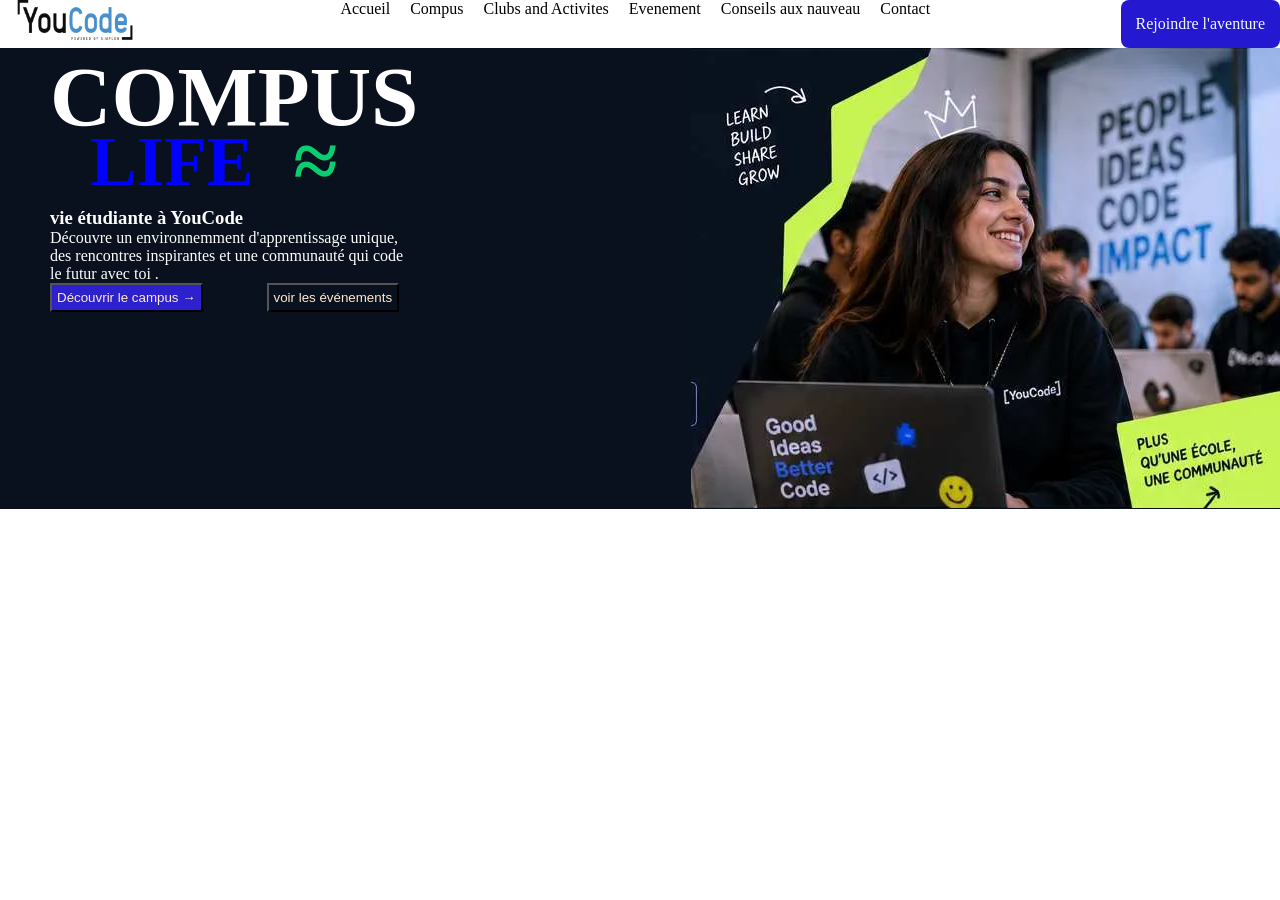
==== index.html @ 57a90c5e "HTML et CSS  de  La navigation el La section Hero" ====
<!doctype html>
<html lang="en">
  <head>
    <link rel="stylesheet" href="styles.css" />
    <meta charset="UTF-8" />
    <meta name="viewport" content="width=device-width, initial-scale=1.0" />
    <title>mon brief</title>
  </head>
  <body>
    <header class="head">
      <img
        src="images/youcode_logo_dark.webp"
        alt="logo de youcode"
        style="width: 150px; height: 40px"
      />

      <ul class="nav-links">
        <li class="nav-link"><a class="link" href="index.html">Accueil</a></li>
        <li class="nav-link"><a class="link" href="Compus.html">Compus</a></li>
        <li><a>Clubs and Activites</a></li>
        <li><a>Evenement</a></li>
        <li><a>Conseils aux nauveau</a></li>
        <li><a>Contact</a></li>
      </ul>
      <a class="aventure" href="aventure.html">Rejoindre l'aventure</a>
    </header>
    
    <main>
    <div class="divglobale">
        <div class="classs">
        <h1 class="compus">COMPUS</h1>
        <div class="titre2">
        <h1 class="LIFE">LIFE</h1>
        <h1 class="vert">≈</h1>
        </div>

        <h3 >vie étudiante à YouCode</h3>
        <p >
          Découvre un environnemment d'apprentissage unique,<br />
          des rencontres inspirantes et une communauté qui code<br />
          le futur avec toi .
        </p>
        <button id="butt1">Découvrir le campus → </button>
        <button id="butt2" >voir les événements</button>
      </div>
      <div class="image">
        <img
          src="images/5e478cdfb2598301883ad6cc78cef2d10b1388c6.webp"
          alt="image"
        />
      </div>
    </div>
    </main>
    <footer></footer>
  </body>
</html>
---- styles.css ----
*{
    padding: 0;
    margin: 0;
}
.compus {
  color: rgb(255, 255, 255);
  font-size: 85px;
  margin-top: -50px ;
}
.LIFE {
    color: blue;
    font-size: 70px ; 
   
}
.vert{
   font-size: 80px ;  
   color: #0acd72;
}
.titre2 {
    display: flex;
    align-items: center;
    margin-top: -30px ;
}
.titre2 h1 {
    margin: 0;
    margin-left: 40px;
}
.head{
   display: flex;
   justify-content: space-between;
}
.nav-links{
  display: flex;
  gap: 20px;
  list-style: none;
}
.link{
    color: black;
    text-decoration: none;
}
.divglobale{
background-color: #08111D;
display: flex;
justify-content: space-between;
height: 461px;
opacity: 1;
 
}

 .classs{
  color: rgb(255, 254, 254);
  padding: 50px   ;
  
} 
.aventure{
 background-color :rgb(36, 24, 209);
 color: aliceblue;
 text-decoration: none;
 border-radius: 8px;
 padding: 15px;
 
}
#butt1{
  background-color :rgb(44, 33, 204); 
  color: blanchedalmond;
  padding: 5px;
  margin-right: 60px ;
}
#butt2{
    color: blanchedalmond;
    background-color :#08111D ; 
    padding: 5px;
    
}
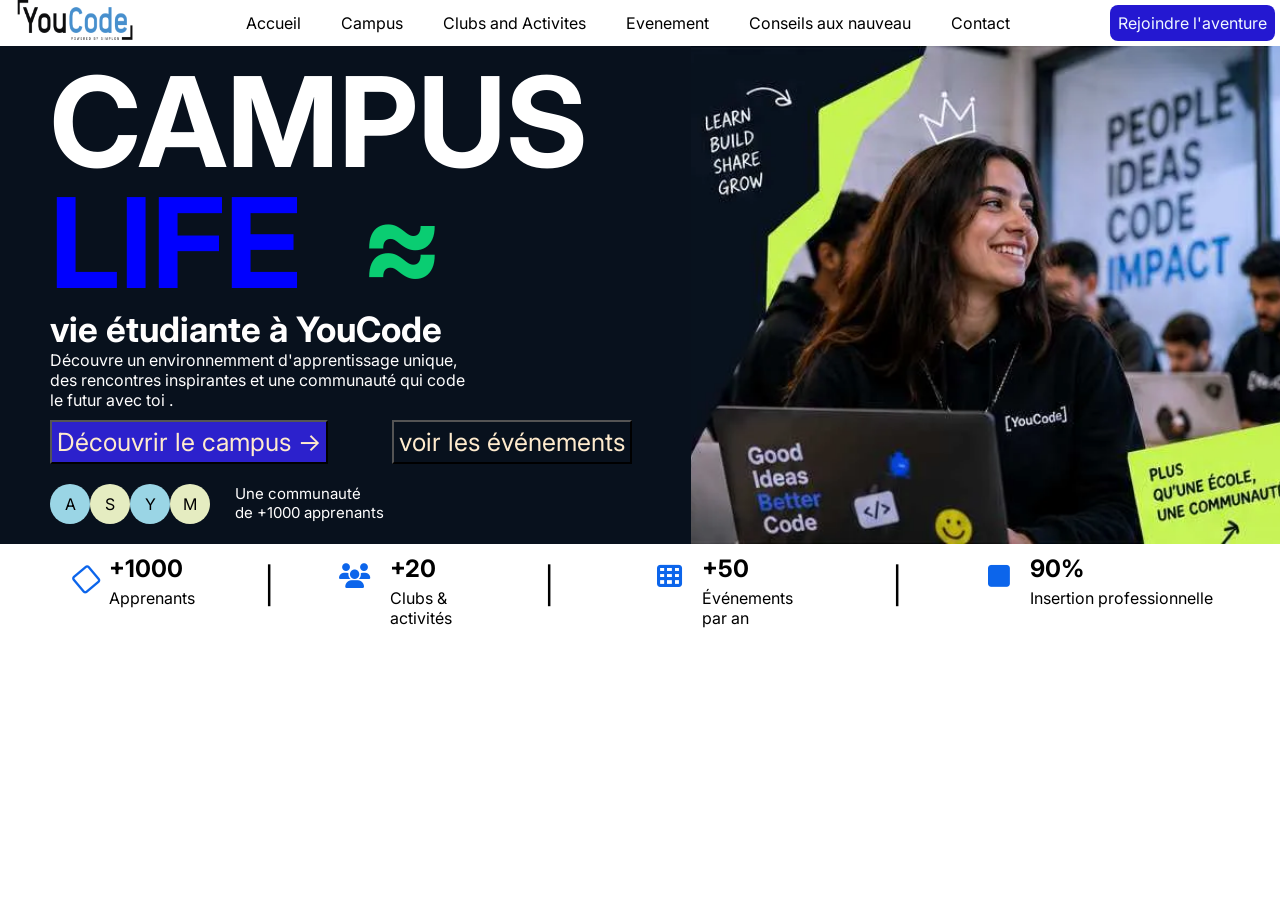
==== commit 1675340a: "la version final de header , section hero et statistiques" ====
--- a/index.html
+++ b/index.html
@@ -1,11 +1,26 @@
 <!doctype html>
 <html lang="en">
-  <head>
-    <link rel="stylesheet" href="styles.css" />
-    <meta charset="UTF-8" />
-    <meta name="viewport" content="width=device-width, initial-scale=1.0" />
-    <title>mon brief</title>
-  </head>
+<head>
+  <link rel="stylesheet" href="styles.css" />
+
+  <meta charset="UTF-8" />
+  <meta name="viewport" content="width=device-width, initial-scale=1.0" />
+
+  <link rel="preconnect" href="https://fonts.googleapis.com" />
+  <link rel="preconnect" href="https://fonts.gstatic.com" crossorigin />
+
+  <link
+    href="https://fonts.googleapis.com/css2?family=Inter:wght@400;500;600;700&display=swap"
+    rel="stylesheet"
+  />
+
+  <link
+    rel="stylesheet"
+    href="https://cdnjs.cloudflare.com/ajax/libs/font-awesome/6.5.1/css/all.min.css"
+  />
+
+  <title>mon brief</title>
+</head>
   <body>
     <header class="head">
       <img
@@ -16,7 +31,7 @@
 
       <ul class="nav-links">
         <li class="nav-link"><a class="link" href="index.html">Accueil</a></li>
-        <li class="nav-link"><a class="link" href="Compus.html">Compus</a></li>
+        <li class="nav-link"><a class="link" href="Compus.html">Campus</a></li>
         <li><a>Clubs and Activites</a></li>
         <li><a>Evenement</a></li>
         <li><a>Conseils aux nauveau</a></li>
@@ -24,32 +39,75 @@
       </ul>
       <a class="aventure" href="aventure.html">Rejoindre l'aventure</a>
     </header>
-    
+
     <main>
-    <div class="divglobale">
-        <div class="classs">
-        <h1 class="compus">COMPUS</h1>
-        <div class="titre2">
-        <h1 class="LIFE">LIFE</h1>
-        <h1 class="vert">≈</h1>
+      <section class="divglobale">
+        <div class="section_hero">
+          <h1 class="compus">CAMPUS</h1>
+          <div class="titre2">
+            <h1 class="LIFE">LIFE</h1>
+            <h1 class="vert">≈</h1>
+          </div>
+
+          <h2 class="titre3">vie étudiante à YouCode</h2>
+          <p class="paraghraph">
+            Découvre un environnemment d'apprentissage unique,<br />
+            des rencontres inspirantes et une communauté qui code<br />
+            le futur avec toi .
+          </p>
+          <button id="butt1">Découvrir le campus →</button>
+          <button id="butt2">voir les événements</button>
+          <article class="les_cercles">
+            <div class="cercle1">A</div>
+            <div class="cercle2">S</div>
+            <div class="cercle1">Y</div>
+            <div class="cercle2">M</div>
+            <p class="paraghraph2_section">
+              Une communauté <br />
+              de +1000 apprenants
+            </p>
+          </article>
         </div>
-
-        <h3 >vie étudiante à YouCode</h3>
-        <p >
-          Découvre un environnemment d'apprentissage unique,<br />
-          des rencontres inspirantes et une communauté qui code<br />
-          le futur avec toi .
-        </p>
-        <button id="butt1">Découvrir le campus → </button>
-        <button id="butt2" >voir les événements</button>
-      </div>
-      <div class="image">
         <img
           src="images/5e478cdfb2598301883ad6cc78cef2d10b1388c6.webp"
           alt="image"
+          class="hero-image"
         />
-      </div>
-    </div>
+      </section>
+
+      <section class="statistiques">
+        <article class="satistiques_seul">
+          <i class="fa-sharp fa-regular fa-square fa-rotate-by" ></i>
+          <div>
+            <h2 class="les_titres_statistique">+1000</h2>
+            <p class="paraghraph_statistiques" >Apprenants</p>
+          </div>
+          <p class="ligne" >|</p>
+        </article>
+        <article class="satistiques_seul">
+          <i class="fa-solid fa-users"></i>
+          <div>
+            <h2 class="les_titres_statistique">+20</h2>
+            <p class="paraghraph_statistiques" >Clubs & activités</p>
+          </div>
+          <p class="ligne">|</p>
+        </article>
+        <article class="satistiques_seul">
+          <i class="fa-solid fa-table-cells"></i>
+          <div>
+            <h2 class="les_titres_statistique">+50</h2>
+            <p class="paraghraph_statistiques">Événements par an</p>
+          </div>
+          <p class="ligne">|</p>
+        </article>
+        <article class="satistiques_seul">
+          <i class="fa-solid fa-square"></i>
+          <div>
+            <h2 class="les_titres_statistique">90%</h2>
+            <p class="paraghraph_statistiques">Insertion professionnelle</p>
+          </div>
+        </article>
+      </section>
     </main>
     <footer></footer>
   </body>
--- a/styles.css
+++ b/styles.css
@@ -1,29 +1,7 @@
 *{
     padding: 0;
     margin: 0;
-}
-.compus {
-  color: rgb(255, 255, 255);
-  font-size: 85px;
-  margin-top: -50px ;
-}
-.LIFE {
-    color: blue;
-    font-size: 70px ; 
-   
-}
-.vert{
-   font-size: 80px ;  
-   color: #0acd72;
-}
-.titre2 {
-    display: flex;
-    align-items: center;
-    margin-top: -30px ;
-}
-.titre2 h1 {
-    margin: 0;
-    margin-left: 40px;
+    font-family: "Inter", sans-serif;
 }
 .head{
    display: flex;
@@ -31,45 +9,140 @@
 }
 .nav-links{
   display: flex;
-  gap: 20px;
+  gap: 40px;
   list-style: none;
+  margin: auto;
 }
 .link{
     color: black;
     text-decoration: none;
 }
-.divglobale{
-background-color: #08111D;
-display: flex;
-justify-content: space-between;
-height: 461px;
-opacity: 1;
- 
-}
-
- .classs{
-  color: rgb(255, 254, 254);
-  padding: 50px   ;
-  
-} 
 .aventure{
  background-color :rgb(36, 24, 209);
  color: aliceblue;
  text-decoration: none;
  border-radius: 8px;
- padding: 15px;
- 
+ padding: 8px;
+ margin: 5px;
 }
+
+.divglobale{
+background-color: #08111D;
+display: flex;
+justify-content: space-between;
+}
+.section_hero{
+  color: rgb(255, 254, 254);
+} 
+
+.compus {
+  color: rgb(255, 255, 255);
+  font-size: 125px;
+  margin-left: 50px;
+}
+.titre2 {
+    display: flex;
+    align-items: center;
+    margin-top: -30px ;
+    margin-left: 50px;
+}
+.LIFE {
+    color: blue;
+    font-size: 125px; 
+    
+}
+.vert{
+   font-size: 125px;  
+   color: #0acd72;
+   margin-left: 60px;
+}
+
+.titre3{
+  font-size: 35px ; 
+  margin-left: 50px;
+  margin-top: -10px;
+}
+.paraghraph{
+  margin-left: 50px; 
+}
+
 #butt1{
   background-color :rgb(44, 33, 204); 
   color: blanchedalmond;
   padding: 5px;
   margin-right: 60px ;
+  margin-top: 10px;
+  font-size: 25px ;
+  margin-left: 50px;
 }
 #butt2{
     color: blanchedalmond;
     background-color :#08111D ; 
     padding: 5px;
+    margin-top: 10px;
+    font-size: 25px ;
     
 }
+.les_cercles{
+  display: flex;
+  margin: 20px 50px ;
+  
+}
 
+.cercle1 {
+    width: 40px;
+    height: 40px;
+    border-radius: 50%;
+    background-color: rgb(154, 213, 229);
+    color: black;
+    display: flex;
+    justify-content: center;
+    align-items: center;
+}
+.cercle2 {
+    width: 40px;
+    height: 40px;
+    border-radius: 50%;
+    background-color: rgb(229, 236, 193);
+    color: black;
+    display: flex;
+    justify-content: center;
+    align-items: center;
+}
+.paraghraph2_section{
+  margin-left: 25px ;
+  font-size: 15px;
+}
+.hero-image {
+    object-fit: cover;
+}
+.statistiques{
+  display: flex;
+  justify-content: space-evenly;
+}
+.satistiques_seul{
+  display: flex;
+  margin: auto;
+  margin-top: 20px;
+  
+}
+.fa-sharp {
+  color: rgb(12, 101, 235); --fa-rotate-angle: 50deg;
+  font-size: 25px;
+  margin-right: 20px;
+}
+.fa-solid {
+  color: rgb(12, 101, 235); --fa-rotate-angle: 50deg;
+  font-size: 25px;
+  margin-right: 20px;
+}
+.les_titres_statistique{
+  margin-top: -10px;
+}
+.paraghraph_statistiques{
+  margin-top: 5px;
+}
+.ligne{
+  margin-left: 50%;
+  font-size: 35px;
+}
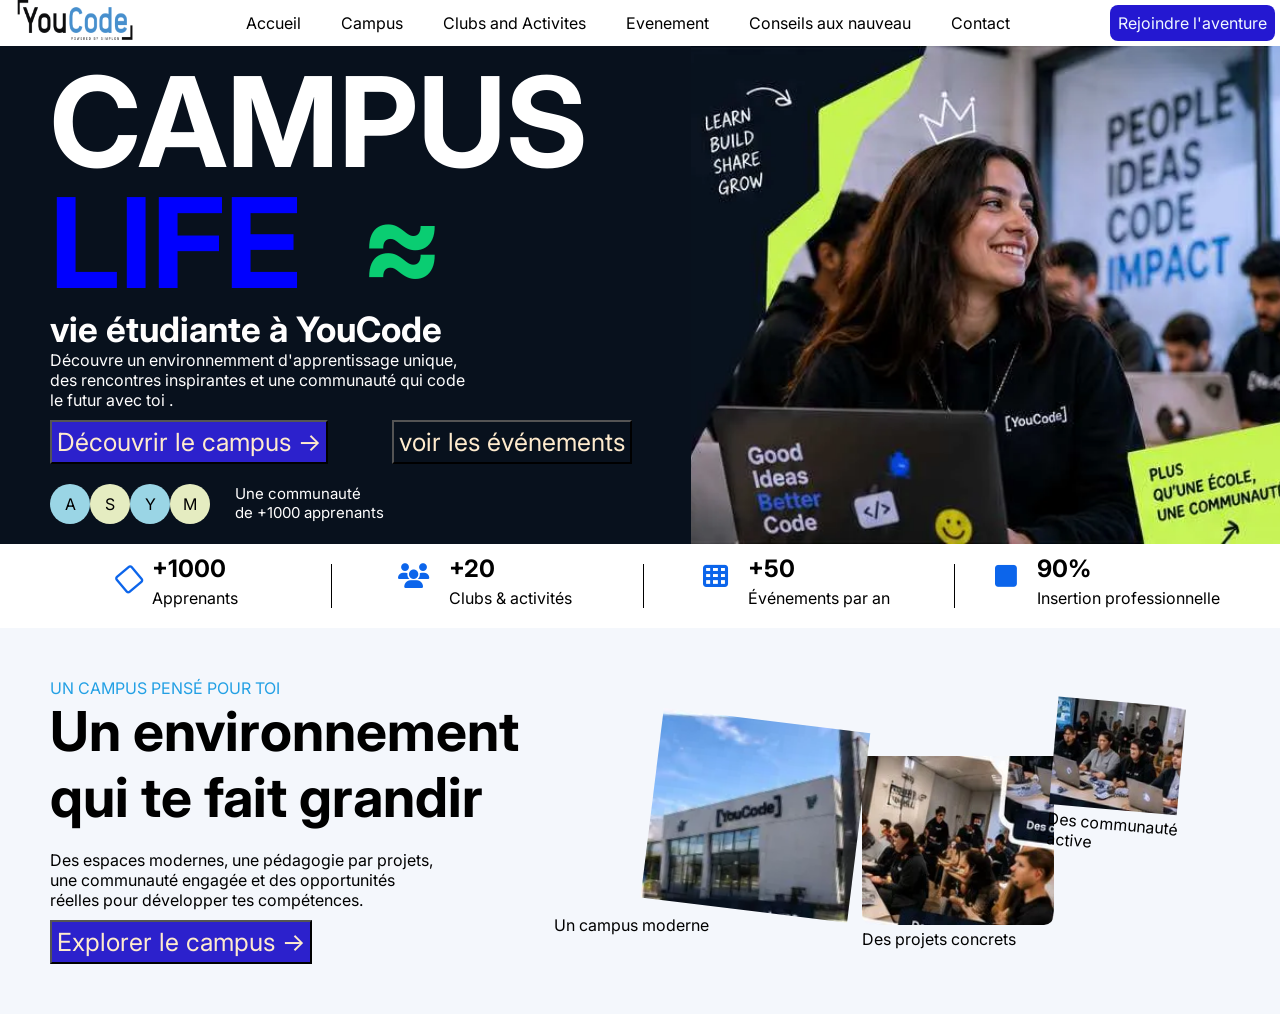
==== commit c75a72bf: "la debut de section de compus" ====
--- a/index.html
+++ b/index.html
@@ -1,27 +1,28 @@
 <!doctype html>
 <html lang="en">
-<head>
-  <link rel="stylesheet" href="styles.css" />
+  <head>
+    <link rel="stylesheet" href="styles.css" />
 
-  <meta charset="UTF-8" />
-  <meta name="viewport" content="width=device-width, initial-scale=1.0" />
+    <meta charset="UTF-8" />
+    <meta name="viewport" content="width=device-width, initial-scale=1.0" />
 
-  <link rel="preconnect" href="https://fonts.googleapis.com" />
-  <link rel="preconnect" href="https://fonts.gstatic.com" crossorigin />
+    <link rel="preconnect" href="https://fonts.googleapis.com" />
+    <link rel="preconnect" href="https://fonts.gstatic.com" crossorigin />
 
-  <link
-    href="https://fonts.googleapis.com/css2?family=Inter:wght@400;500;600;700&display=swap"
-    rel="stylesheet"
-  />
+    <link
+      href="https://fonts.googleapis.com/css2?family=Inter:wght@400;500;600;700&display=swap"
+      rel="stylesheet"
+    />
 
-  <link
-    rel="stylesheet"
-    href="https://cdnjs.cloudflare.com/ajax/libs/font-awesome/6.5.1/css/all.min.css"
-  />
+    <link
+      rel="stylesheet"
+      href="https://cdnjs.cloudflare.com/ajax/libs/font-awesome/6.5.1/css/all.min.css"
+    />
 
-  <title>mon brief</title>
-</head>
+    <title>mon brief</title>
+  </head>
   <body>
+    <!--header================================================================================================================== -->
     <header class="head">
       <img
         src="images/youcode_logo_dark.webp"
@@ -39,8 +40,9 @@
       </ul>
       <a class="aventure" href="aventure.html">Rejoindre l'aventure</a>
     </header>
-
+    <!--main==================================================================================================================== -->
     <main>
+      <!--section hero============================================================================================================ -->
       <section class="divglobale">
         <div class="section_hero">
           <h1 class="compus">CAMPUS</h1>
@@ -74,23 +76,21 @@
           class="hero-image"
         />
       </section>
-
+      <!--statistiques============================================================================================================ -->
       <section class="statistiques">
         <article class="satistiques_seul">
-          <i class="fa-sharp fa-regular fa-square fa-rotate-by" ></i>
+          <i class="fa-sharp fa-regular fa-square fa-rotate-by"></i>
           <div>
             <h2 class="les_titres_statistique">+1000</h2>
-            <p class="paraghraph_statistiques" >Apprenants</p>
+            <p class="paraghraph_statistiques">Apprenants</p>
           </div>
-          <p class="ligne" >|</p>
         </article>
         <article class="satistiques_seul">
           <i class="fa-solid fa-users"></i>
           <div>
             <h2 class="les_titres_statistique">+20</h2>
-            <p class="paraghraph_statistiques" >Clubs & activités</p>
+            <p class="paraghraph_statistiques">Clubs & activités</p>
           </div>
-          <p class="ligne">|</p>
         </article>
         <article class="satistiques_seul">
           <i class="fa-solid fa-table-cells"></i>
@@ -98,7 +98,6 @@
             <h2 class="les_titres_statistique">+50</h2>
             <p class="paraghraph_statistiques">Événements par an</p>
           </div>
-          <p class="ligne">|</p>
         </article>
         <article class="satistiques_seul">
           <i class="fa-solid fa-square"></i>
@@ -107,6 +106,40 @@
             <p class="paraghraph_statistiques">Insertion professionnelle</p>
           </div>
         </article>
+
+
+      </section>
+      <!--présentation du campus================================================================================================== -->
+      <section class="presentation_campus">
+        <article class="article1_des_paraghraph">
+          <p class="paraghraph_1presentation_campus">
+            UN CAMPUS PENSÉ POUR TOI
+          </p>
+          <h3 class="titre1_presentation_campus">
+            Un environnement <br />
+            qui te fait grandir
+          </h3>
+          <p class="paraghraph_2presentation_campus">
+            Des espaces modernes, une pédagogie par projets,<br />
+            une communauté engagée et des opportunités <br />
+            réelles pour développer tes compétences.
+          </p>
+          <button id="butt1" >Explorer le campus →</button>
+        </article>
+        <article class="article_des_image">
+          <div>
+          <img class="image_1compus"   src="images/bd5c78f0b0664c1204db4e164d79fe65be6ed1d2.webp" alt="image de youcode">
+          <p>Un campus moderne</p>
+          </div>
+          <div>
+          <img class="image_2compus"  src="images/d06b6202139b1335087069e88427f166922d4e25.webp" alt="image ">
+          <p>Des projets concrets</p>
+          </div>
+          <div class="image_3compus" >
+          <img  src="images/503bd2fc34ba9e6c2afd23f845e8220012ca0e5b (1).webp" alt="image">
+          <p >Des communauté active</p>
+          </div>
+        </article>
       </section>
     </main>
     <footer></footer>
--- a/styles.css
+++ b/styles.css
@@ -118,13 +118,20 @@
 }
 .statistiques{
   display: flex;
-  justify-content: space-evenly;
+  justify-content: space-between;
+  gap: 5px;
+  padding: 20px ;
+
+   
 }
 .satistiques_seul{
   display: flex;
-  margin: auto;
-  margin-top: 20px;
-  
+  justify-content: center;
+  width: 25%;
+  border-left: 1px solid black ;
+}
+.satistiques_seul:first-child {
+   border-left: 1px solid white ;
 }
 .fa-sharp {
   color: rgb(12, 101, 235); --fa-rotate-angle: 50deg;
@@ -142,7 +149,55 @@
 .paraghraph_statistiques{
   margin-top: 5px;
 }
-.ligne{
-  margin-left: 50%;
-  font-size: 35px;
-}+#butt1:last-child{
+  margin-left: 0px ;
+}
+.presentation_campus{
+ background : #F4F7FC;
+ display: flex;
+ justify-content:space-between;
+ padding: 50px;
+}
+.paraghraph_1presentation_campus{
+  color: rgb(35, 160, 228);
+  
+}
+.titre1_presentation_campus{
+  font-size: 55px;
+
+}
+.paraghraph_2presentation_campus{
+  margin-top: 20px ;
+}
+
+.article_des_image{
+  display: flex;
+  object-fit: cover;
+
+}
+.image_1compus{
+  transform: rotate(-5deg);
+  Width : 208px;
+  Height : 191px;
+  padding-top: 42px;
+  margin-left: 100px;
+  transform: rotate(7deg);
+}
+.image_2compus{
+   width: 192px;
+   height: 169px;
+   padding-top: 78px;
+   border-radius: 10px;
+   
+}
+
+.image_3compus{
+width: 176px;
+height: 123px;
+transform: rotate(5deg);
+padding-top: 26px;
+border-radius: 10px;
+}
+
+
+
